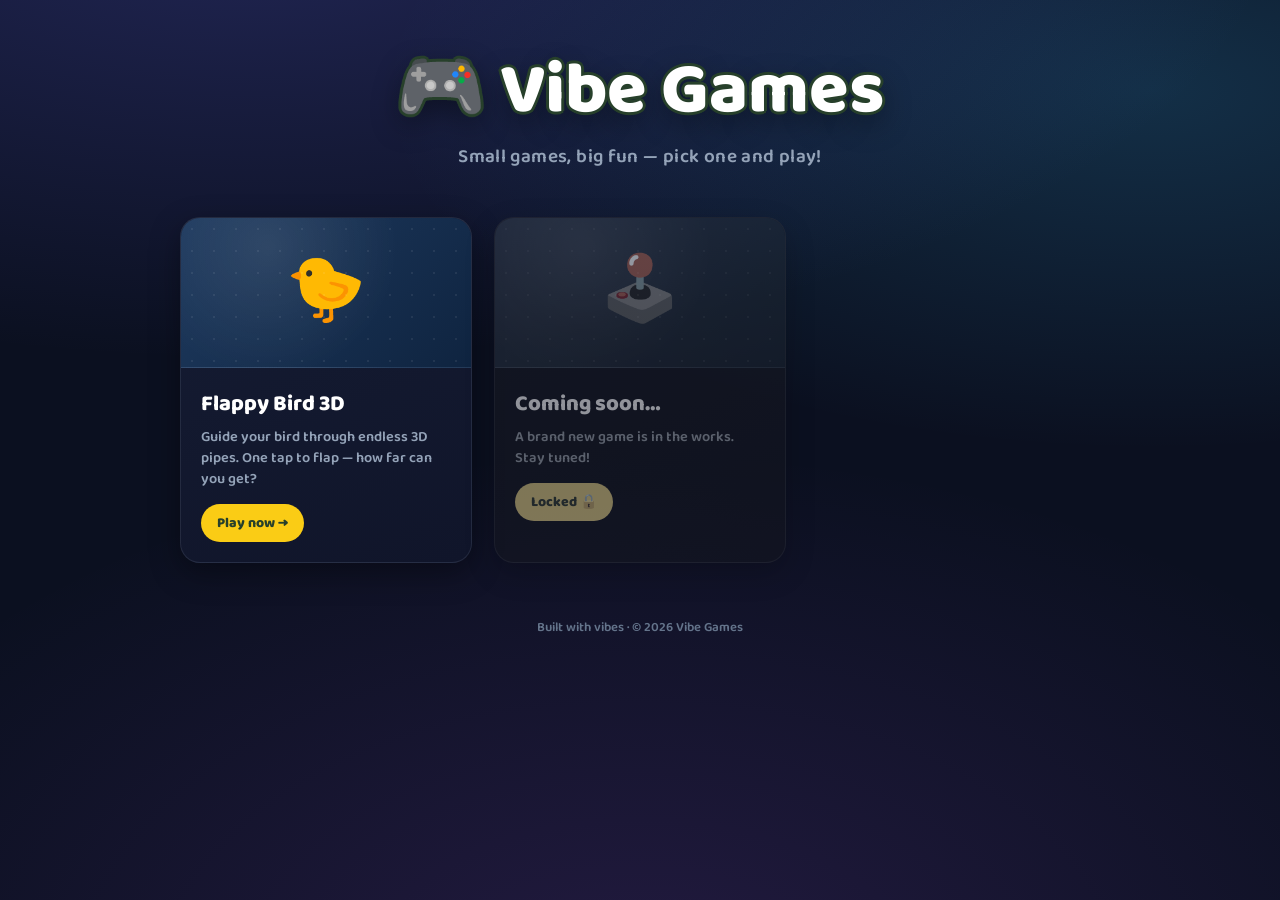
==== index.html @ b2421b88 "Added top index.html" ====
<!DOCTYPE html>
<html lang="en">
<head>
<meta charset="utf-8">
<meta name="viewport" content="width=device-width, initial-scale=1">
<title>Vibe Games</title>
<link rel="preconnect" href="https://fonts.googleapis.com">
<link rel="preconnect" href="https://fonts.gstatic.com" crossorigin>
<link href="https://fonts.googleapis.com/css2?family=Baloo+2:wght@600;700;800&display=swap" rel="stylesheet">
<style>
  * { margin:0; padding:0; box-sizing:border-box; }
  html, body { min-height:100%; }
  body {
    font-family:'Baloo 2','Trebuchet MS',system-ui,sans-serif;
    background:#0b1020;
    background-image:
      radial-gradient(ellipse 80% 50% at 20% -10%, rgba(99,102,241,.25), transparent),
      radial-gradient(ellipse 60% 40% at 90% 10%, rgba(56,189,248,.18), transparent),
      radial-gradient(ellipse 70% 60% at 50% 110%, rgba(168,85,247,.15), transparent);
    color:#e2e8f0;
    display:flex; flex-direction:column; align-items:center;
    padding:clamp(24px,6vh,64px) 20px;
  }

  header { text-align:center; margin-bottom:clamp(28px,5vh,48px); }
  h1 {
    font-size:clamp(40px,8vw,72px); font-weight:800; line-height:1.05; color:#fff;
    text-shadow:
      3px 0 0 #27402b, -3px 0 0 #27402b, 0 3px 0 #27402b, 0 -3px 0 #27402b,
      2px 2px 0 #27402b, -2px 2px 0 #27402b, 2px -2px 0 #27402b, -2px -2px 0 #27402b,
      0 10px 30px rgba(0,0,0,.45);
  }
  .tagline {
    margin-top:12px; font-size:clamp(15px,2.5vw,19px); font-weight:600;
    color:#94a3b8; letter-spacing:.02em;
  }

  .grid {
    width:100%; max-width:920px;
    display:grid; grid-template-columns:repeat(auto-fill,minmax(260px,1fr));
    gap:22px;
  }

  .card {
    position:relative; display:block; overflow:hidden;
    border-radius:20px; text-decoration:none;
    background:linear-gradient(160deg,#151c33,#10152a);
    border:1px solid rgba(148,163,184,.14);
    box-shadow:0 10px 30px rgba(0,0,0,.35);
    transition:transform .25s cubic-bezier(.34,1.5,.64,1), box-shadow .25s, border-color .25s;
  }
  .card:hover, .card:focus-visible {
    transform:translateY(-6px) scale(1.02);
    border-color:rgba(250,204,21,.55);
    box-shadow:0 18px 44px rgba(0,0,0,.5), 0 0 0 4px rgba(250,204,21,.08);
    outline:none;
  }

  .thumb {
    height:150px; display:flex; align-items:center; justify-content:center;
    font-size:64px; user-select:none;
    background:
      radial-gradient(circle at 30% 20%, rgba(255,255,255,.09), transparent 55%),
      linear-gradient(135deg,#1e3a5f,#0f2440);
    border-bottom:1px solid rgba(148,163,184,.12);
  }
  .thumb::after {
    content:''; position:absolute; inset:0 0 auto 0; height:150px; pointer-events:none;
    background-image:radial-gradient(rgba(255,255,255,.07) 1.5px, transparent 1.5px);
    background-size:22px 22px;
  }

  .card-body { padding:18px 20px 20px; }
  .card-title { font-size:22px; font-weight:800; color:#fff; }
  .card-desc { margin-top:5px; font-size:14.5px; font-weight:600; color:#94a3b8; line-height:1.45; }
  .play {
    display:inline-flex; align-items:center; gap:6px;
    margin-top:14px; padding:8px 16px; border-radius:999px;
    background:#facc15; color:#27402b; font-size:14px; font-weight:800;
    transition:background .2s, transform .2s;
  }
  .card:hover .play { background:#fde047; transform:translateX(2px); }

  .soon {
    opacity:.55; pointer-events:none; filter:saturate(.4);
  }

  footer { margin-top:clamp(32px,6vh,56px); font-size:13px; font-weight:600; color:#64748b; }
</style>
</head>
<body>
  <header>
    <h1>🎮 Vibe Games</h1>
    <p class="tagline">Small games, big fun — pick one and play!</p>
  </header>

  <main class="grid">

    <a class="card" href="flappy_bird_3d/">
      <div class="thumb">🐤</div>
      <div class="card-body">
        <div class="card-title">Flappy Bird 3D</div>
        <p class="card-desc">Guide your bird through endless 3D pipes. One tap to flap — how far can you get?</p>
        <span class="play">Play now →</span>
      </div>
    </a>

    <a class="card soon" href="#" aria-disabled="true">
      <div class="thumb">🕹️</div>
      <div class="card-body">
        <div class="card-title">Coming soon…</div>
        <p class="card-desc">A brand new game is in the works. Stay tuned!</p>
        <span class="play">Locked 🔒</span>
      </div>
    </a>

  </main>

  <footer>Built with vibes · © 2026 Vibe Games</footer>
</body>
</html>
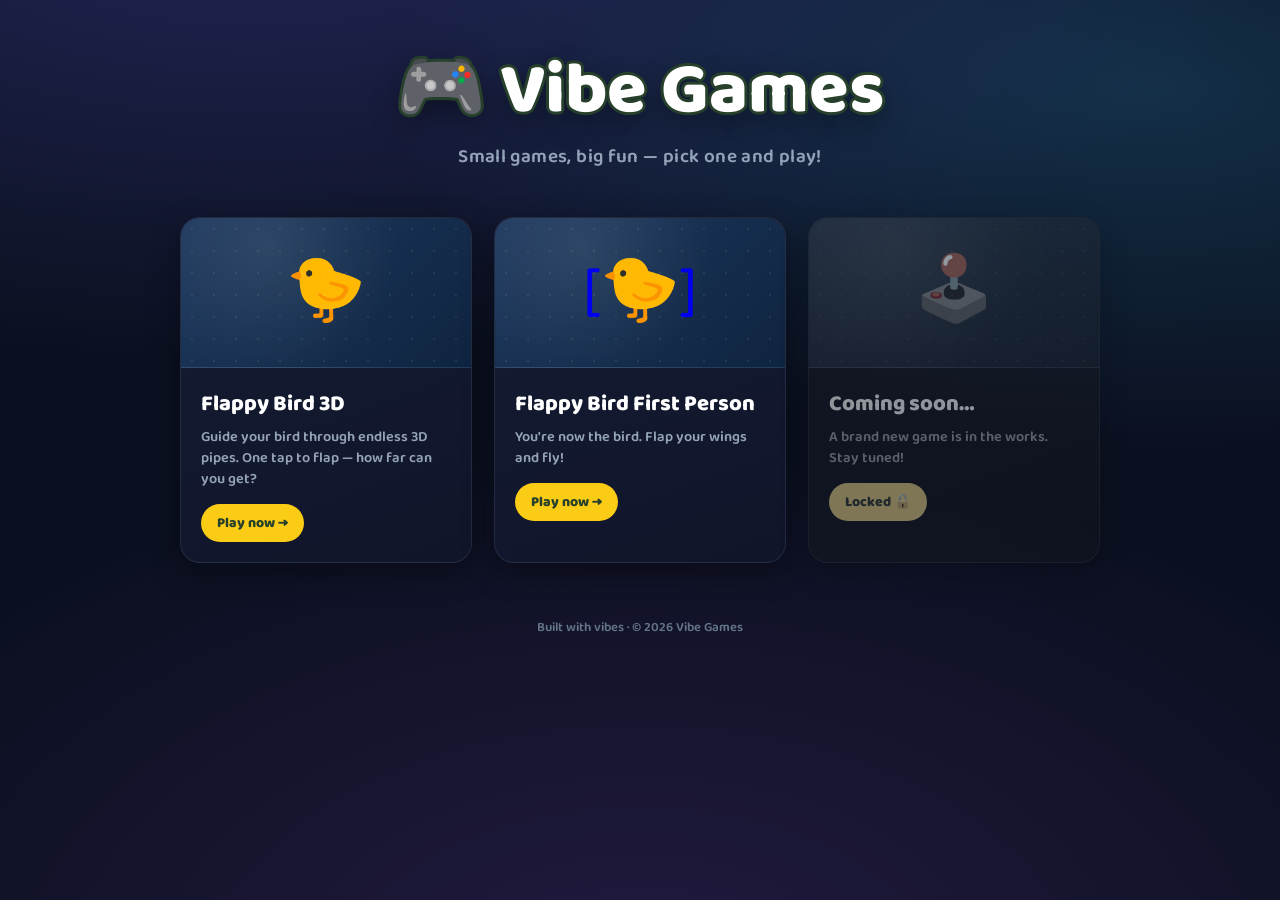
==== commit 7e617f75: "Added Flappy Bird FPS" ====
--- a/index.html
+++ b/index.html
@@ -104,6 +104,15 @@
         <span class="play">Play now →</span>
       </div>
     </a>
+    
+    <a class="card" href="flappy_bird_fps/">
+      <div class="thumb">[🐤]</div>
+      <div class="card-body">
+        <div class="card-title">Flappy Bird First Person</div>
+        <p class="card-desc">You're now the bird. Flap your wings and fly!</p>
+        <span class="play">Play now →</span>
+      </div>
+    </a>
 
     <a class="card soon" href="#" aria-disabled="true">
       <div class="thumb">🕹️</div>
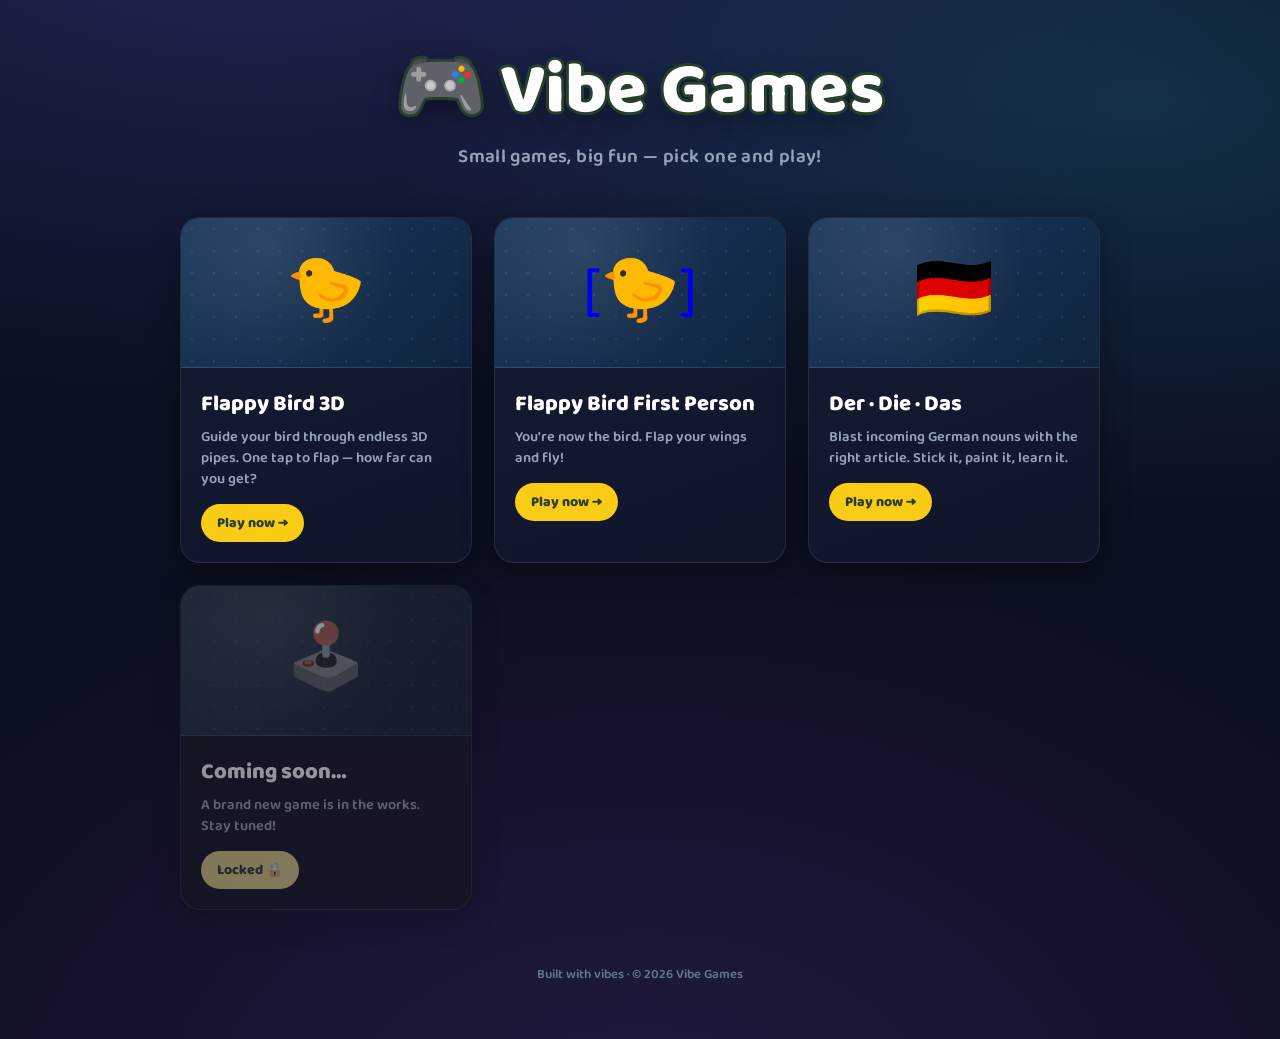
==== commit 4bcc5f3a: "Added der_die_das game" ====
--- a/index.html
+++ b/index.html
@@ -114,6 +114,15 @@
       </div>
     </a>
 
+    <a class="card" href="der_die_das/">
+      <div class="thumb">🇩🇪</div>
+      <div class="card-body">
+        <div class="card-title">Der · Die · Das</div>
+        <p class="card-desc">Blast incoming German nouns with the right article. Stick it, paint it, learn it.</p>
+        <span class="play">Play now →</span>
+      </div>
+    </a>
+
     <a class="card soon" href="#" aria-disabled="true">
       <div class="thumb">🕹️</div>
       <div class="card-body">
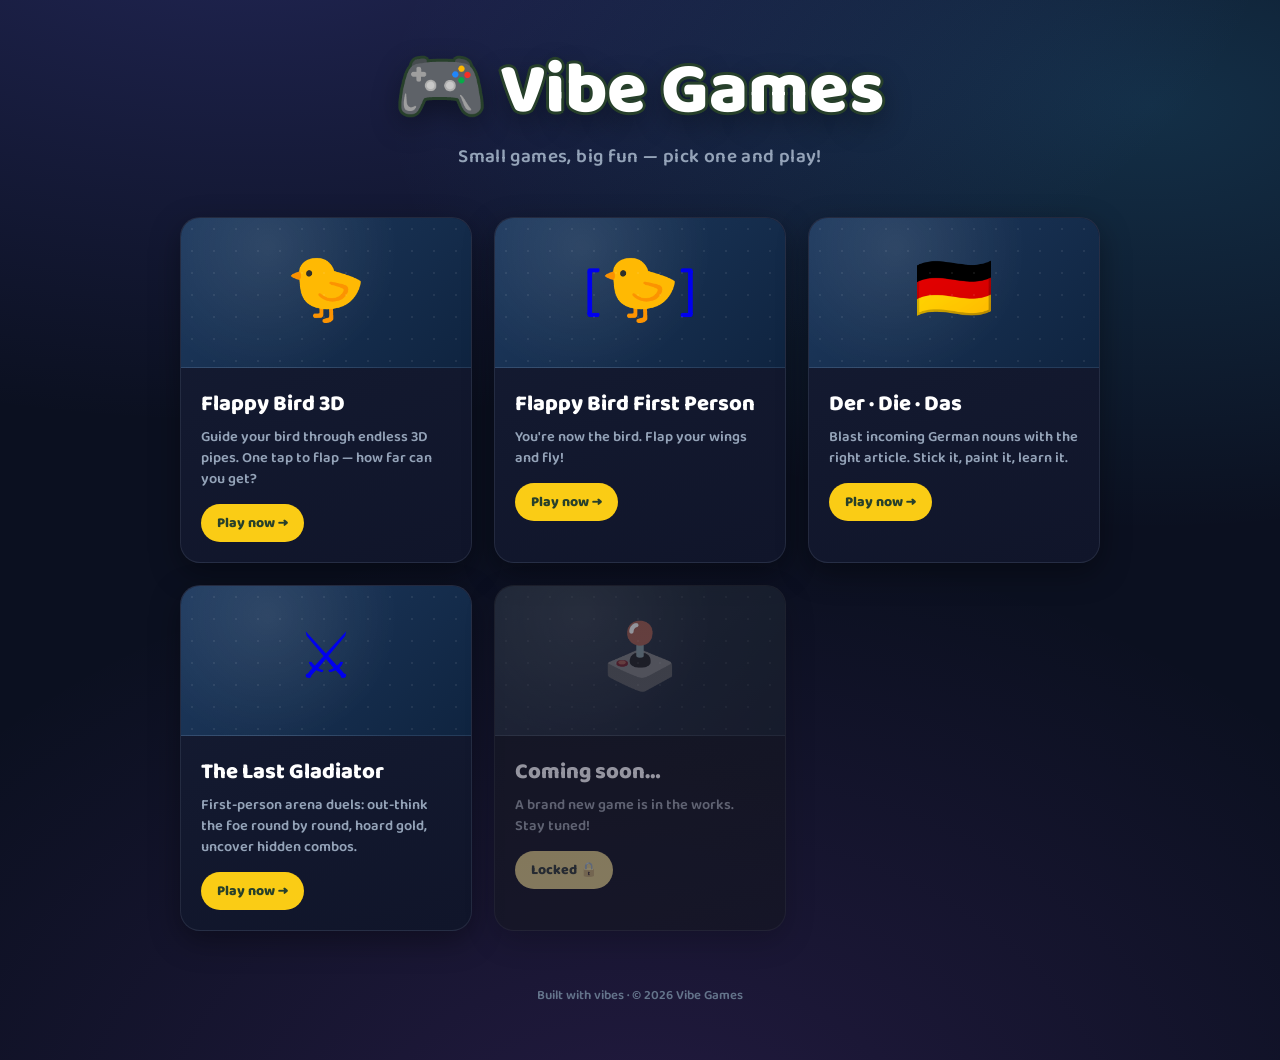
==== commit 35588d62: "Added the last gladiator game" ====
--- a/index.html
+++ b/index.html
@@ -123,6 +123,15 @@
       </div>
     </a>
 
+    <a class="card" href="gladiator/">
+      <div class="thumb">⚔️</div>
+      <div class="card-body">
+        <div class="card-title">The Last Gladiator</div>
+        <p class="card-desc">First-person arena duels: out-think the foe round by round, hoard gold, uncover hidden combos.</p>
+        <span class="play">Play now →</span>
+      </div>
+    </a>
+
     <a class="card soon" href="#" aria-disabled="true">
       <div class="thumb">🕹️</div>
       <div class="card-body">
